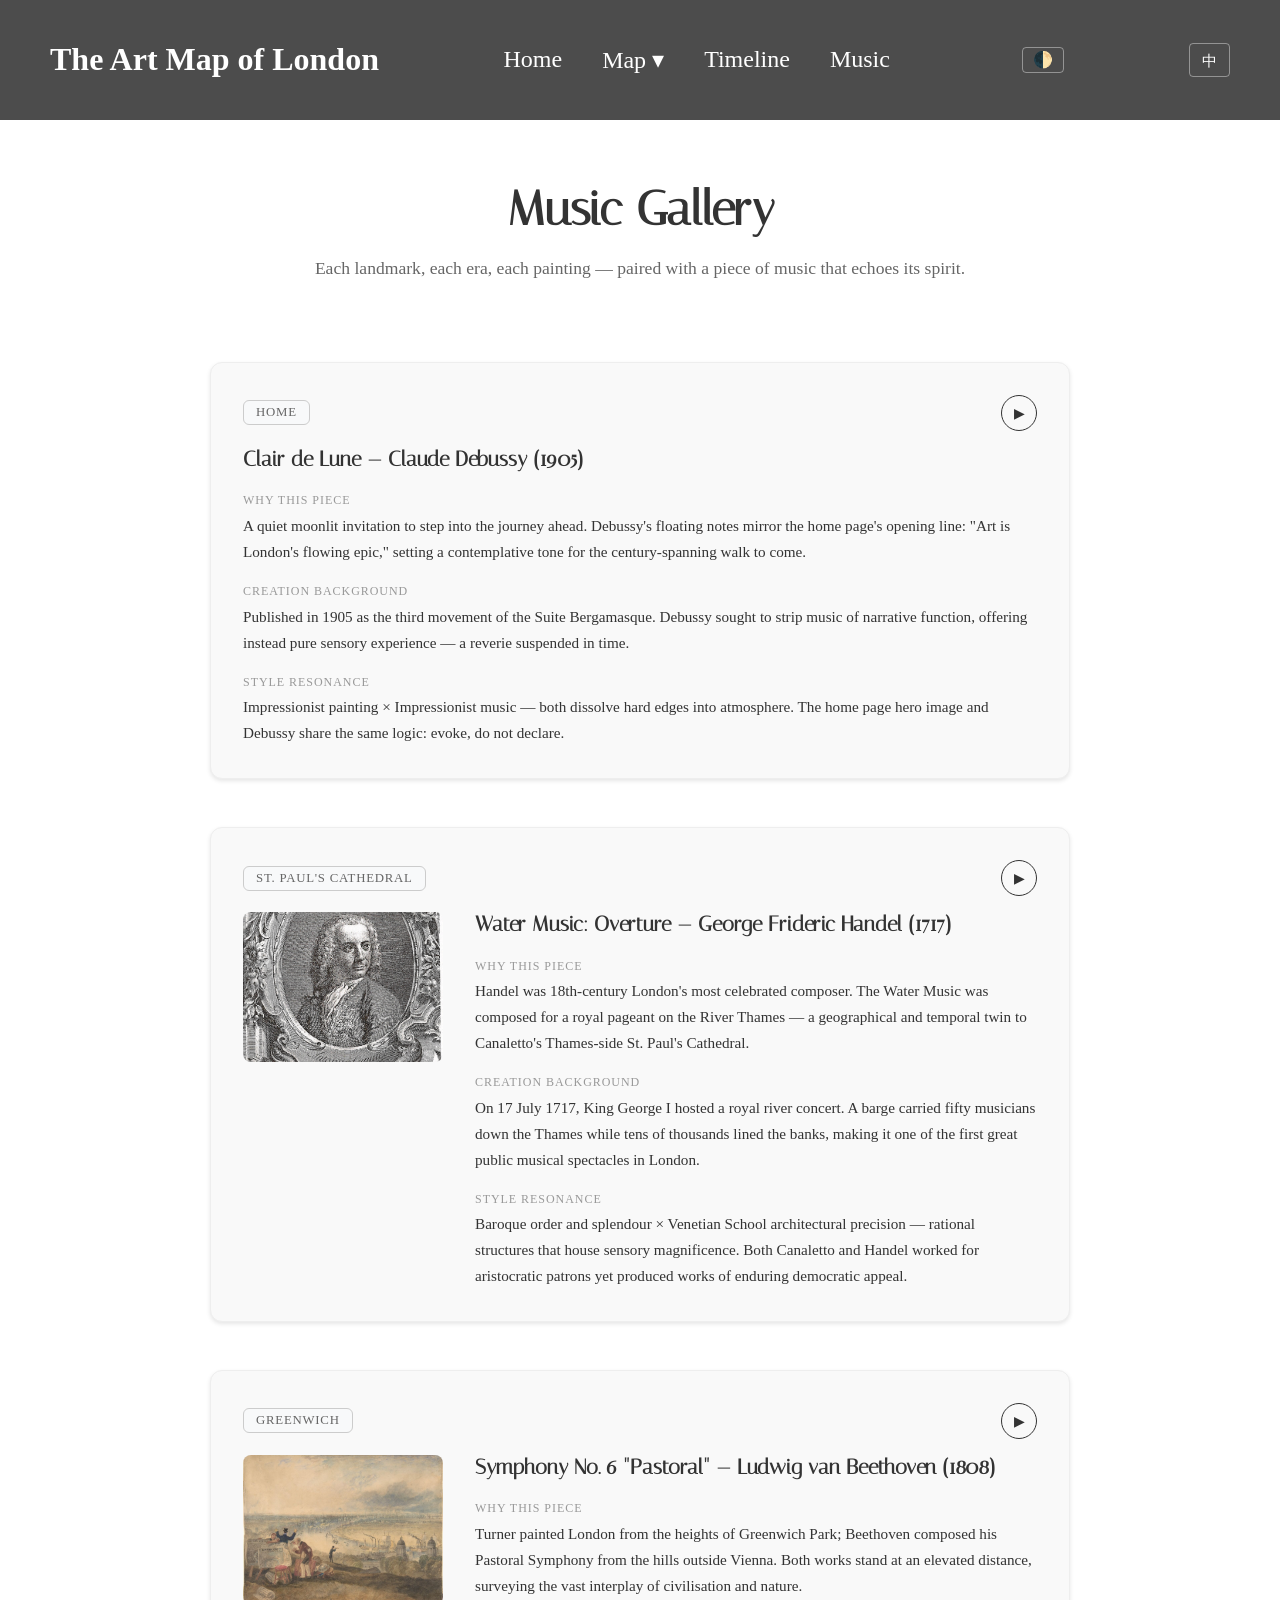
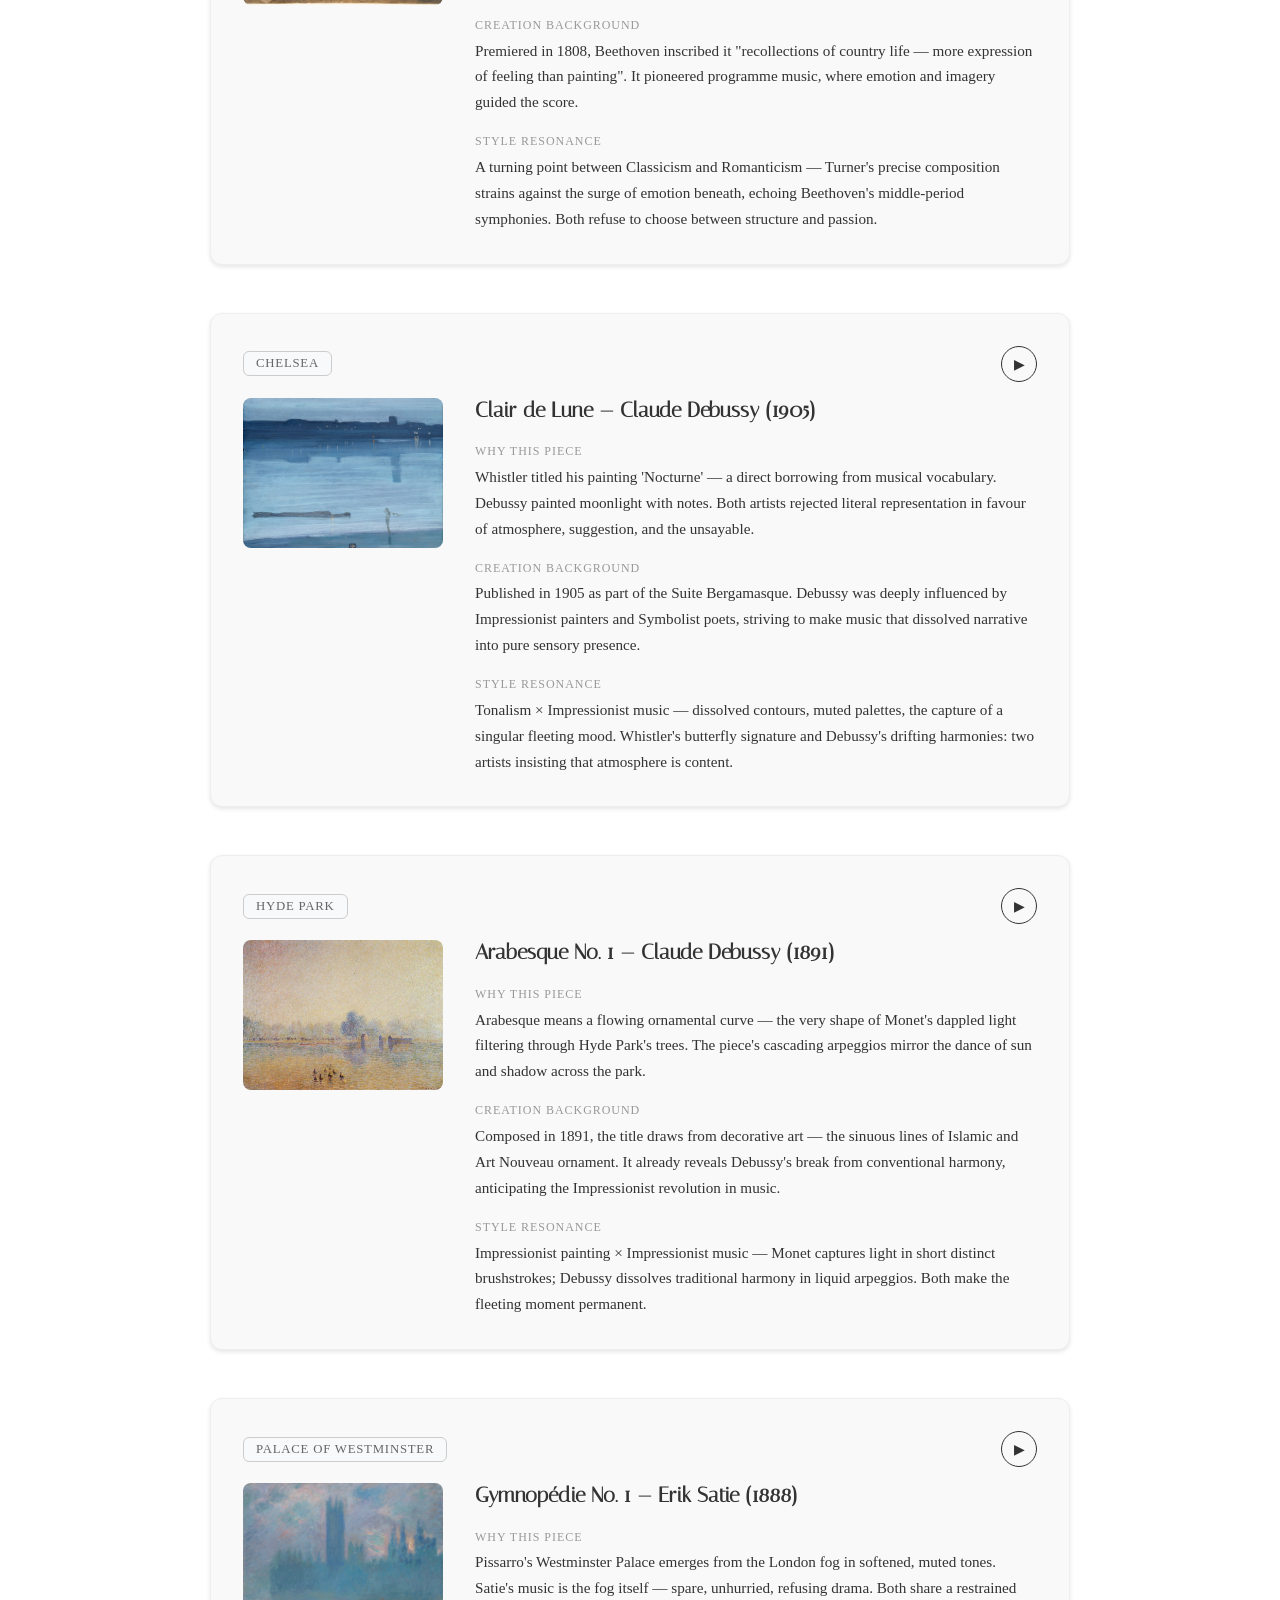
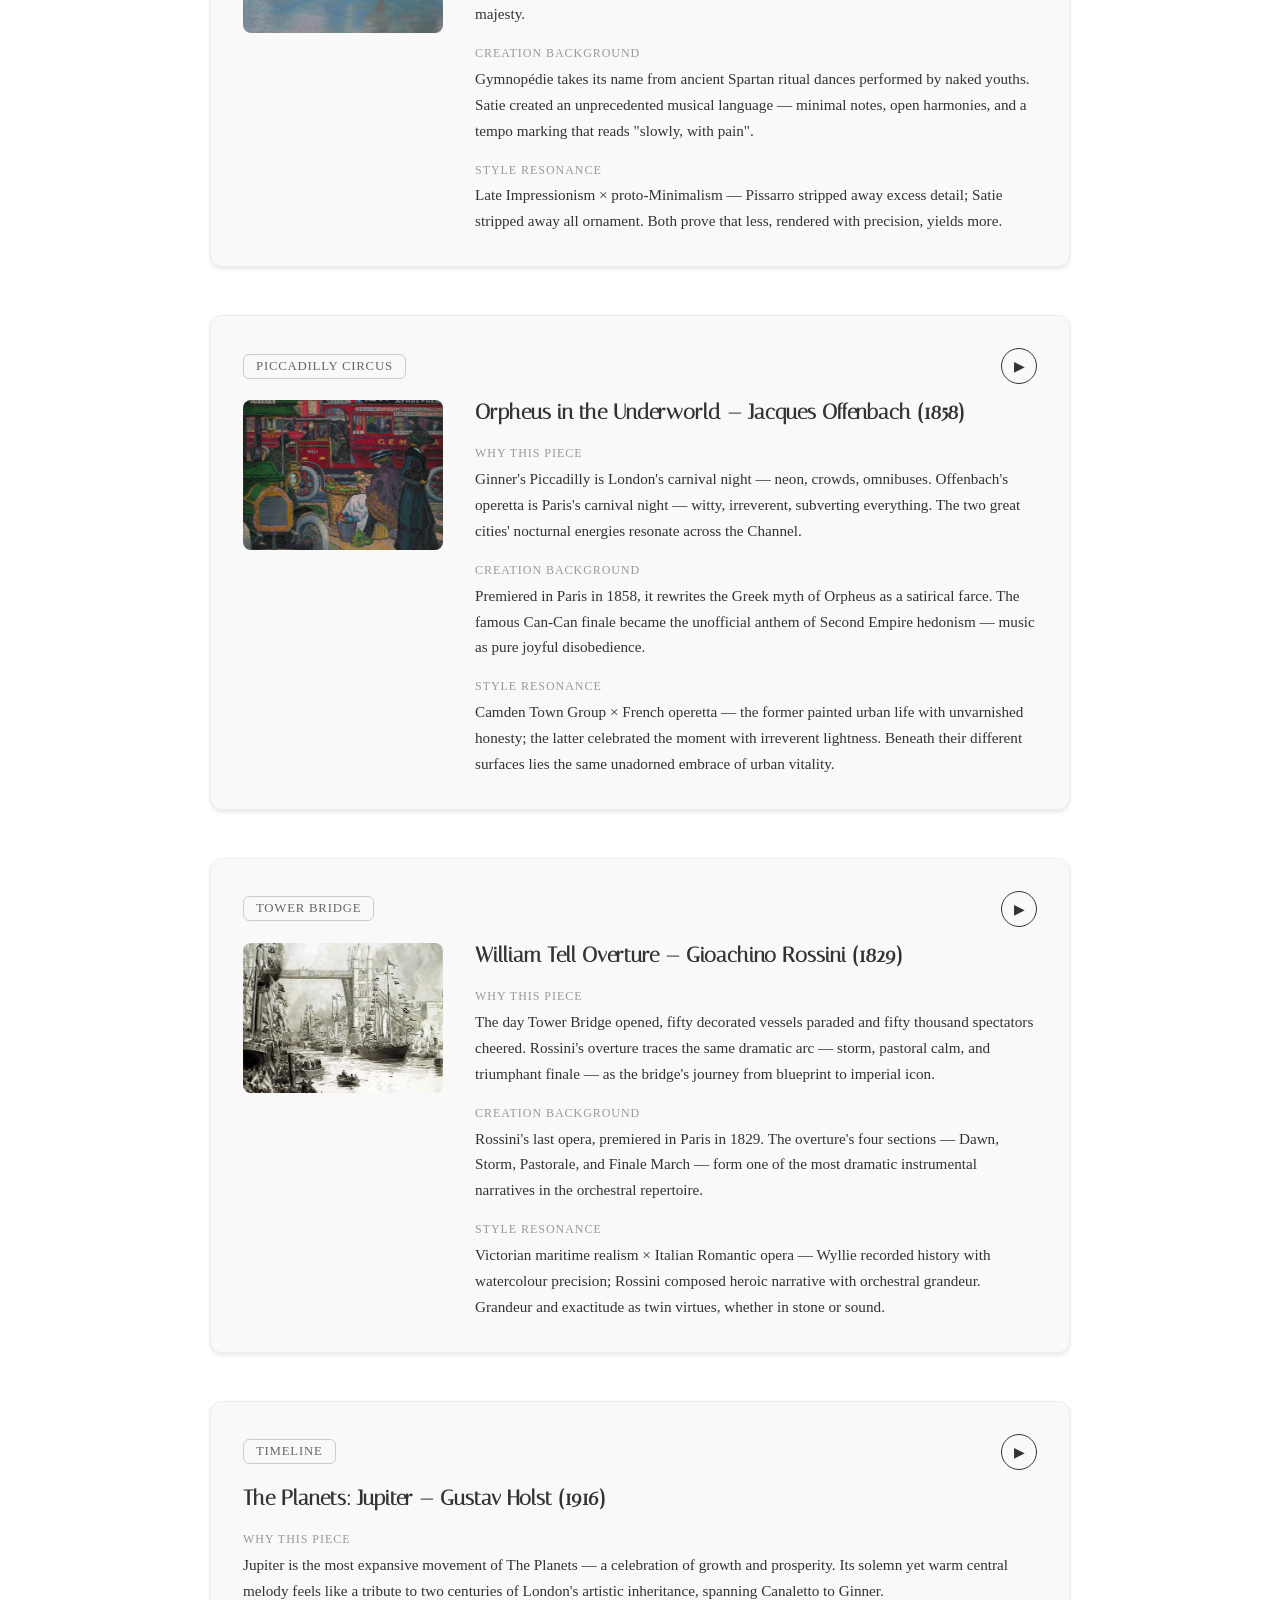
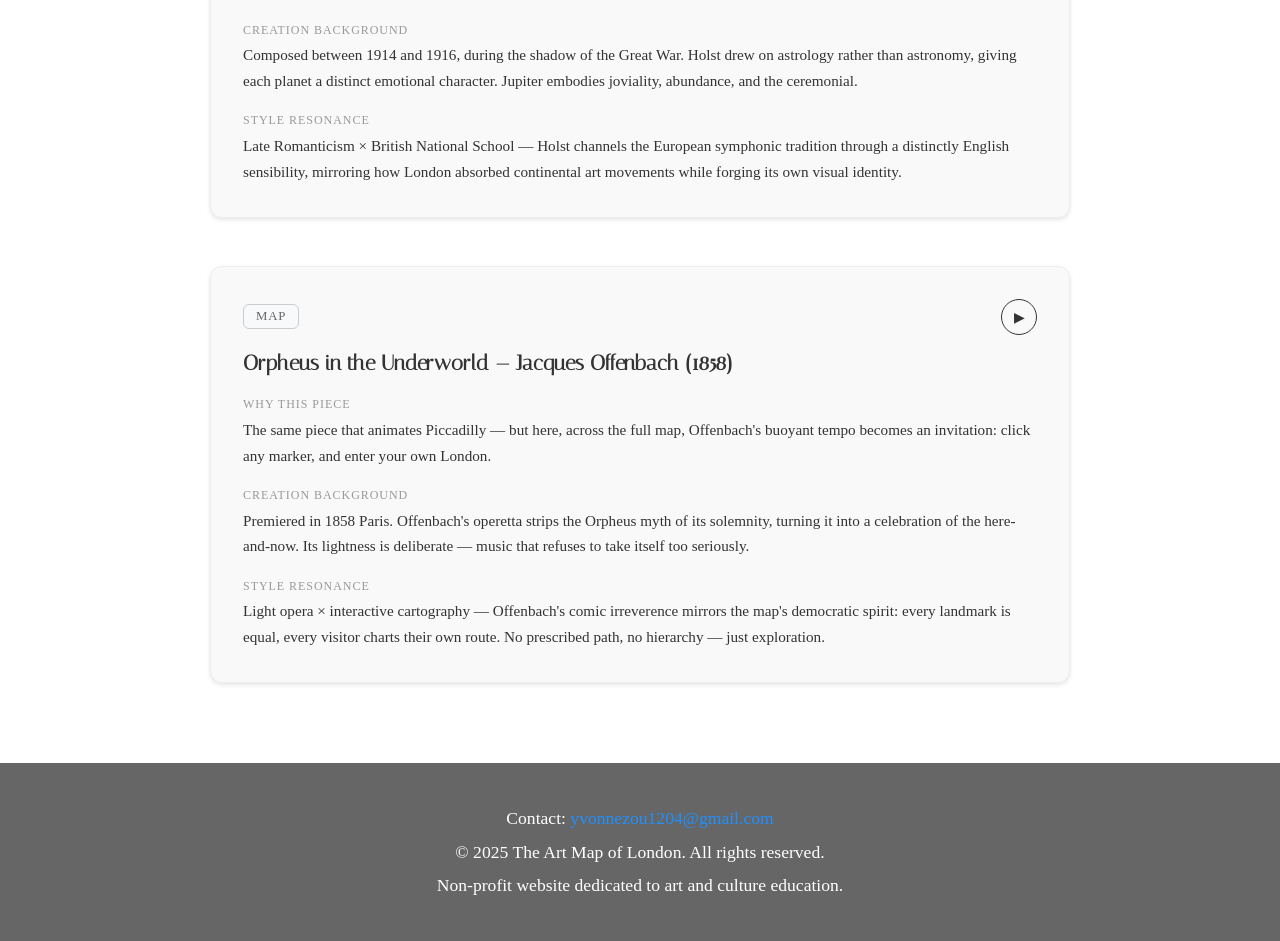
==== music-gallery.html @ b4b5afd9 "The Art Map of London — initial deploy" ====
<!DOCTYPE html>
<html lang="en">
<head>
  <meta charset="UTF-8">
  <meta name="viewport" content="width=device-width, initial-scale=1.0">
  <meta name="description" content="The Art Map of London — Music Gallery. Discover the classical pieces paired with each landmark artwork.">
  <title data-i18n="music.page_title">Music Gallery — The Art Map of London</title>
  <link rel="icon" href="data:image/svg+xml,<svg xmlns='http://www.w3.org/2000/svg' viewBox='0 0 100 100'><text y='.9em' font-size='90'>🎵</text></svg>">
  <link href="https://fonts.googleapis.com/css2?family=Italiana&family=Literata&display=swap" rel="stylesheet">
  <link rel="stylesheet" href="common.css">
  <link rel="stylesheet" href="music-gallery.css">
</head>
<body>
  <div id="navbar-placeholder"></div>

  <section class="music-hero fade-in">
    <h1 data-i18n="music.heading">Music Gallery</h1>
    <p class="music-subtitle" data-i18n="music.subtitle">Each landmark, each era, each painting — paired with a piece of music that echoes its spirit.</p>
  </section>

  <section class="music-gallery">

    <!-- ============ 1. Home ============ -->
    <article class="music-card fade-in" data-entry="home">
      <div class="card-header">
        <a class="card-badge" href="index.html" data-i18n="music.badge.home">Home</a>
        <button class="play-btn" data-track="debussy-clair-de-lune.m4a" aria-label="Play">▶</button>
      </div>
      <h2 data-i18n="music.home.title">Clair de Lune — Claude Debussy (1905)</h2>
      <div class="card-body">
        <div class="card-section"><span class="label" data-i18n="music.label.reason">Why this piece</span><p data-i18n="music.home.reason"></p></div>
        <div class="card-section"><span class="label" data-i18n="music.label.background">Creation background</span><p data-i18n="music.home.background"></p></div>
        <div class="card-section"><span class="label" data-i18n="music.label.style">Style resonance</span><p data-i18n="music.home.style"></p></div>
      </div>
    </article>

    <!-- ============ 2. St Paul's ============ -->
    <article class="music-card has-image fade-in" data-entry="stpauls">
      <div class="card-header">
        <a class="card-badge" href="stpauls.html" data-i18n="music.badge.stpauls">St. Paul's Cathedral</a>
        <button class="play-btn" data-track="handel-water-music.m4a" aria-label="Play">▶</button>
      </div>
      <div class="card-layout">
        <div class="card-image"><img src="canaletto.jpg" alt="St. Paul's Cathedral" loading="lazy"></div>
        <div class="card-text">
          <h2 data-i18n="music.stpauls.title">Water Music: Overture — George Frideric Handel (1717)</h2>
          <div class="card-section"><span class="label" data-i18n="music.label.reason">Why this piece</span><p data-i18n="music.stpauls.reason"></p></div>
          <div class="card-section"><span class="label" data-i18n="music.label.background">Creation background</span><p data-i18n="music.stpauls.background"></p></div>
          <div class="card-section"><span class="label" data-i18n="music.label.style">Style resonance</span><p data-i18n="music.stpauls.style"></p></div>
        </div>
      </div>
    </article>

    <!-- ============ 3. Greenwich ============ -->
    <article class="music-card has-image fade-in" data-entry="greenwich">
      <div class="card-header">
        <a class="card-badge" href="greenwich.html" data-i18n="music.badge.greenwich">Greenwich</a>
        <button class="play-btn" data-track="beethoven-pastoral.m4a" aria-label="Play">▶</button>
      </div>
      <div class="card-layout">
        <div class="card-image"><img src="greenwich-1.jpg" alt="Greenwich" loading="lazy"></div>
        <div class="card-text">
          <h2 data-i18n="music.greenwich.title">Symphony No. 6 "Pastoral" — Ludwig van Beethoven (1808)</h2>
          <div class="card-section"><span class="label" data-i18n="music.label.reason">Why this piece</span><p data-i18n="music.greenwich.reason"></p></div>
          <div class="card-section"><span class="label" data-i18n="music.label.background">Creation background</span><p data-i18n="music.greenwich.background"></p></div>
          <div class="card-section"><span class="label" data-i18n="music.label.style">Style resonance</span><p data-i18n="music.greenwich.style"></p></div>
        </div>
      </div>
    </article>

    <!-- ============ 4. Chelsea ============ -->
    <article class="music-card has-image fade-in" data-entry="chelsea">
      <div class="card-header">
        <a class="card-badge" href="chelsea.html" data-i18n="music.badge.chelsea">Chelsea</a>
        <button class="play-btn" data-track="debussy-clair-de-lune.m4a" aria-label="Play">▶</button>
      </div>
      <div class="card-layout">
        <div class="card-image"><img src="chelsea-1.jpg" alt="Chelsea" loading="lazy"></div>
        <div class="card-text">
          <h2 data-i18n="music.chelsea.title">Clair de Lune — Claude Debussy (1905)</h2>
          <div class="card-section"><span class="label" data-i18n="music.label.reason">Why this piece</span><p data-i18n="music.chelsea.reason"></p></div>
          <div class="card-section"><span class="label" data-i18n="music.label.background">Creation background</span><p data-i18n="music.chelsea.background"></p></div>
          <div class="card-section"><span class="label" data-i18n="music.label.style">Style resonance</span><p data-i18n="music.chelsea.style"></p></div>
        </div>
      </div>
    </article>

    <!-- ============ 5. Hyde Park ============ -->
    <article class="music-card has-image fade-in" data-entry="hydepark">
      <div class="card-header">
        <a class="card-badge" href="hyde-park.html" data-i18n="music.badge.hydepark">Hyde Park</a>
        <button class="play-btn" data-track="debussy-arabesque.m4a" aria-label="Play">▶</button>
      </div>
      <div class="card-layout">
        <div class="card-image"><img src="hyde-Park-1.jpg" alt="Hyde Park" loading="lazy"></div>
        <div class="card-text">
          <h2 data-i18n="music.hydepark.title">Arabesque No. 1 — Claude Debussy (1891)</h2>
          <div class="card-section"><span class="label" data-i18n="music.label.reason">Why this piece</span><p data-i18n="music.hydepark.reason"></p></div>
          <div class="card-section"><span class="label" data-i18n="music.label.background">Creation background</span><p data-i18n="music.hydepark.background"></p></div>
          <div class="card-section"><span class="label" data-i18n="music.label.style">Style resonance</span><p data-i18n="music.hydepark.style"></p></div>
        </div>
      </div>
    </article>

    <!-- ============ 6. Westminster ============ -->
    <article class="music-card has-image fade-in" data-entry="westminster">
      <div class="card-header">
        <a class="card-badge" href="house-of-parliament.html" data-i18n="music.badge.westminster">Palace of Westminster</a>
        <button class="play-btn" data-track="satie-gymnopedie.m4a" aria-label="Play">▶</button>
      </div>
      <div class="card-layout">
        <div class="card-image"><img src="houses-of-parliament.jpg" alt="Palace of Westminster" loading="lazy"></div>
        <div class="card-text">
          <h2 data-i18n="music.westminster.title">Gymnopedie No. 1 — Erik Satie (1888)</h2>
          <div class="card-section"><span class="label" data-i18n="music.label.reason">Why this piece</span><p data-i18n="music.westminster.reason"></p></div>
          <div class="card-section"><span class="label" data-i18n="music.label.background">Creation background</span><p data-i18n="music.westminster.background"></p></div>
          <div class="card-section"><span class="label" data-i18n="music.label.style">Style resonance</span><p data-i18n="music.westminster.style"></p></div>
        </div>
      </div>
    </article>

    <!-- ============ 7. Piccadilly ============ -->
    <article class="music-card has-image fade-in" data-entry="piccadilly">
      <div class="card-header">
        <a class="card-badge" href="piccadilly.html" data-i18n="music.badge.piccadilly">Piccadilly Circus</a>
        <button class="play-btn" data-track="offenbach-orpheus.m4a" aria-label="Play">▶</button>
      </div>
      <div class="card-layout">
        <div class="card-image"><img src="piccadilly-cirsus.jpg" alt="Piccadilly Circus" loading="lazy"></div>
        <div class="card-text">
          <h2 data-i18n="music.piccadilly.title">Orpheus in the Underworld — Jacques Offenbach (1858)</h2>
          <div class="card-section"><span class="label" data-i18n="music.label.reason">Why this piece</span><p data-i18n="music.piccadilly.reason"></p></div>
          <div class="card-section"><span class="label" data-i18n="music.label.background">Creation background</span><p data-i18n="music.piccadilly.background"></p></div>
          <div class="card-section"><span class="label" data-i18n="music.label.style">Style resonance</span><p data-i18n="music.piccadilly.style"></p></div>
        </div>
      </div>
    </article>

    <!-- ============ 8. Tower Bridge ============ -->
    <article class="music-card has-image fade-in" data-entry="tower">
      <div class="card-header">
        <a class="card-badge" href="tower-bridge.html" data-i18n="music.badge.tower">Tower Bridge</a>
        <button class="play-btn" data-track="rossini-william-tell.m4a" aria-label="Play">▶</button>
      </div>
      <div class="card-layout">
        <div class="card-image"><img src="tower-bridge-1.jpg" alt="Tower Bridge" loading="lazy"></div>
        <div class="card-text">
          <h2 data-i18n="music.tower.title">William Tell Overture — Gioachino Rossini (1829)</h2>
          <div class="card-section"><span class="label" data-i18n="music.label.reason">Why this piece</span><p data-i18n="music.tower.reason"></p></div>
          <div class="card-section"><span class="label" data-i18n="music.label.background">Creation background</span><p data-i18n="music.tower.background"></p></div>
          <div class="card-section"><span class="label" data-i18n="music.label.style">Style resonance</span><p data-i18n="music.tower.style"></p></div>
        </div>
      </div>
    </article>

    <!-- ============ 9. Timeline ============ -->
    <article class="music-card fade-in" data-entry="timeline">
      <div class="card-header">
        <a class="card-badge" href="timeline.html" data-i18n="music.badge.timeline">Timeline</a>
        <button class="play-btn" data-track="holst-jupiter.m4a" aria-label="Play">▶</button>
      </div>
      <h2 data-i18n="music.timeline.title">The Planets: Jupiter — Gustav Holst (1916)</h2>
      <div class="card-body">
        <div class="card-section"><span class="label" data-i18n="music.label.reason">Why this piece</span><p data-i18n="music.timeline.reason"></p></div>
        <div class="card-section"><span class="label" data-i18n="music.label.background">Creation background</span><p data-i18n="music.timeline.background"></p></div>
        <div class="card-section"><span class="label" data-i18n="music.label.style">Style resonance</span><p data-i18n="music.timeline.style"></p></div>
      </div>
    </article>

    <!-- ============ 10. Map ============ -->
    <article class="music-card fade-in" data-entry="map">
      <div class="card-header">
        <a class="card-badge" href="map.html" data-i18n="music.badge.map">Map</a>
        <button class="play-btn" data-track="offenbach-orpheus.m4a" aria-label="Play">▶</button>
      </div>
      <h2 data-i18n="music.map.title">Orpheus in the Underworld — Jacques Offenbach (1858)</h2>
      <div class="card-body">
        <div class="card-section"><span class="label" data-i18n="music.label.reason">Why this piece</span><p data-i18n="music.map.reason"></p></div>
        <div class="card-section"><span class="label" data-i18n="music.label.background">Creation background</span><p data-i18n="music.map.background"></p></div>
        <div class="card-section"><span class="label" data-i18n="music.label.style">Style resonance</span><p data-i18n="music.map.style"></p></div>
      </div>
    </article>

  </section>

  <div id="footer-placeholder"></div>

  <script src="components.js"></script>
  <script src="i18n.js"></script>
  <script src="music-gallery.js"></script>
</body>
</html>
---- common.css ----
/* ============================================
   Common Styles — shared across all pages
   ============================================ */

/* --- Color Tokens --- */
:root {
  --bg-primary: #fff;
  --bg-secondary: #f9f9f9;
  --bg-tertiary: #f8f9fa;
  --bg-dark: #111;
  --text-primary: #333;
  --text-secondary: #666;
  --text-muted: #999;
  --border: #ccc;
  --border-light: #eee;
  --card-shadow: 0 2px 4px rgba(0,0,0,0.1);
  --overlay-bg: rgba(0,0,0,0.3);
  --hero-overlay: rgba(0,0,0,0.3);
}

[data-theme="dark"] {
  --bg-primary: #1a1a1a;
  --bg-secondary: #252525;
  --bg-tertiary: #1e1e1e;
  --bg-dark: #0d0d0d;
  --text-primary: #e0e0e0;
  --text-secondary: #aaa;
  --text-muted: #777;
  --border: #444;
  --border-light: #333;
  --card-shadow: 0 2px 8px rgba(0,0,0,0.3);
  --overlay-bg: rgba(0,0,0,0.5);
  --hero-overlay: rgba(0,0,0,0.5);
}

/* --- Navbar --- */
.navbar {
  position: fixed;
  top: 0;
  left: 0;
  width: 100%;
  display: flex;
  justify-content: space-between;
  align-items: center;
  padding: 20px 50px;
  background-color: rgba(0, 0, 0, 0.7);
  backdrop-filter: blur(8px);
  z-index: 1000;
  box-sizing: border-box;
}

.navbar .logo {
  font-family: 'Literata Regular', serif;
  font-size: 2rem;
  font-weight: bold;
  color: #fff;
}

.navbar nav ul {
  list-style: none;
  display: flex;
  gap: 40px;
  margin: 0;
  padding: 0;
}

.navbar nav ul li {
  position: relative;
}

.navbar nav ul li a {
  text-decoration: none;
  color: white;
  font-size: 1.5rem;
  white-space: nowrap;
  font-family: 'Literata Regular', serif;
  transition: opacity 0.2s;
}

.navbar nav ul li a:hover {
  opacity: 0.7;
  text-decoration: underline;
}

/* --- Language Toggle --- */
.lang-toggle {
  background: transparent;
  border: 1px solid rgba(255,255,255,0.4);
  color: #fff;
  padding: 4px 12px;
  border-radius: 4px;
  font-family: 'Literata', serif;
  font-size: 0.95rem;
  cursor: pointer;
  transition: background 0.2s, border-color 0.2s;
  white-space: nowrap;
}

.lang-toggle:hover {
  background: rgba(255,255,255,0.15);
  border-color: rgba(255,255,255,0.7);
}

/* --- Dropdown --- */
.dropdown {
  position: relative;
  display: inline-block;
}

.dropdown-content {
  display: none;
  position: absolute;
  background-color: rgba(30, 30, 30, 0.95);
  min-width: 200px;
  max-width: 100vw;
  z-index: 1000;
  top: 100%;
  left: 50%;
  transform: translateX(-50%);
  padding: 0.5rem 0;
  border-radius: 4px;
  visibility: hidden;
  opacity: 0;
  transition: opacity 0.3s, visibility 0.3s;
}

.dropdown-content li {
  width: 100%;
  white-space: nowrap;
}

.dropdown-content li a {
  padding: 0.8rem 1.5rem;
  display: block;
  font-size: 1rem;
  text-align: center;
  color: white;
  text-decoration: none;
}

.dropdown-content li a:hover {
  background-color: rgba(255, 255, 255, 0.1);
}

.dropdown:hover .dropdown-content {
  display: block;
  visibility: visible;
  opacity: 1;
  animation: none;
}

/* --- Footer --- */
.footer {
  background-color: var(--text-secondary);
  color: #fff;
  text-align: center;
  padding: 2rem 0;
  font-family: 'Times New Roman', serif;
  font-size: 1.1rem;
  width: 100%;
}

.footer-container a {
  color: #1e90ff;
  text-decoration: none;
}

.footer-container a:hover {
  text-decoration: underline;
}

.footer-container p {
  margin: 0.8rem 0;
}

/* --- Back to Top --- */
.back-to-top {
  position: fixed;
  bottom: 30px;
  right: 30px;
  width: 48px;
  height: 48px;
  background: rgba(0, 0, 0, 0.6);
  color: #fff;
  border: none;
  border-radius: 50%;
  font-size: 1.5rem;
  cursor: pointer;
  z-index: 999;
  opacity: 0;
  visibility: hidden;
  transition: opacity 0.3s, visibility 0.3s, transform 0.3s;
  display: flex;
  align-items: center;
  justify-content: center;
}

.back-to-top.visible {
  opacity: 1;
  visibility: visible;
}

.back-to-top:hover {
  background: rgba(0, 0, 0, 0.8);
  transform: translateY(-3px);
}

/* --- Hamburger Menu (Mobile) --- */
.hamburger {
  display: none;
  flex-direction: column;
  gap: 5px;
  background: none;
  border: none;
  cursor: pointer;
  padding: 5px;
  z-index: 1001;
}

.hamburger span {
  display: block;
  width: 28px;
  height: 3px;
  background: #fff;
  border-radius: 2px;
  transition: transform 0.3s, opacity 0.3s;
}

.hamburger.active span:nth-child(1) {
  transform: translateY(8px) rotate(45deg);
}

.hamburger.active span:nth-child(2) {
  opacity: 0;
}

.hamburger.active span:nth-child(3) {
  transform: translateY(-8px) rotate(-45deg);
}

@media (max-width: 768px) {
  .hamburger {
    display: flex;
  }

  .navbar nav > ul {
    position: fixed;
    top: 0;
    right: -100%;
    width: 70%;
    max-width: 300px;
    height: 100vh;
    background: rgba(0, 0, 0, 0.95);
    flex-direction: column;
    gap: 0;
    padding: 100px 30px 30px;
    transition: right 0.3s ease;
    overflow-y: auto;
  }

  .navbar nav > ul.open {
    right: 0;
  }

  .navbar nav > ul > li {
    padding: 12px 0;
    border-bottom: 1px solid rgba(255,255,255,0.1);
  }

  .navbar nav > ul > li > a {
    font-size: 1.3rem;
  }

  /* Mobile dropdown */
  .dropdown-content {
    position: static;
    background: transparent;
    transform: none;
    left: auto;
    min-width: auto;
    padding: 0.5rem 0 0.5rem 1rem;
    border-radius: 0;
  }

  .dropdown-content li a {
    text-align: left;
    font-size: 1rem;
    padding: 0.5rem 0;
  }
}

/* --- Responsive Navbar --- */
@media (max-width: 1200px) {
  .navbar { padding: 15px 5%; }
  .navbar .logo { font-size: 1.8rem; }
  .dropdown-content { min-width: 180px; }
}

@media (max-width: 992px) {
  .navbar { padding: 12px 5%; }
  .navbar .logo { font-size: 1.5rem; }
  .navbar nav ul li a { font-size: 1.2rem; }
  .dropdown-content { min-width: 160px; }
  .dropdown-content li a { font-size: 1rem; padding: 0.6rem 1rem; }
}

@media (max-width: 768px) {
  .navbar { padding: 10px 5%; }
  .navbar .logo { font-size: 1.2rem; }
  .navbar nav ul { gap: 15px; }
  .navbar nav ul li a { font-size: 1rem; }
  .dropdown-content {
    min-width: 140px;
    left: 0;
    transform: none;
  }
  .dropdown-content li a { font-size: 0.9rem; padding: 0.5rem 0.8rem; }
}

@media (max-width: 480px) {
  .navbar { padding: 8px 5%; }
  .navbar .logo { font-size: 1rem; }
  .navbar nav ul { gap: 10px; }
  .navbar nav ul li a { font-size: 0.8rem; }
  .dropdown-content { min-width: 120px; }
  .dropdown-content li a { font-size: 0.75rem; padding: 0.4rem 0.6rem; }
}

/* --- Theme Toggle Button --- */
.theme-toggle {
  background: transparent;
  border: 1px solid rgba(255,255,255,0.4);
  color: #fff;
  padding: 4px 10px;
  border-radius: 4px;
  font-size: 1rem;
  cursor: pointer;
  transition: background 0.2s, border-color 0.2s;
  margin-left: 8px;
  line-height: 1;
}

.theme-toggle:hover {
  background: rgba(255,255,255,0.15);
  border-color: rgba(255,255,255,0.7);
}

/* --- Dark Mode Overrides --- */
[data-theme="dark"] .dropdown-content {
  background-color: rgba(40,40,40,0.95);
}

[data-theme="dark"] .lang-toggle {
  border-color: rgba(255,255,255,0.3);
}

[data-theme="dark"] .back-to-top {
  background: rgba(255,255,255,0.15);
  color: #ddd;
}

[data-theme="dark"] .back-to-top:hover {
  background: rgba(255,255,255,0.25);
}
---- music-gallery.css ----
/* ============================================
   music-gallery.css
   ============================================ */

body, html {
  margin: 0; padding: 0;
  font-family: 'Literata Regular', serif;
  background: var(--bg-primary, #fff);
  color: var(--text-primary, #333);
}

/* --- Hero --- */
.music-hero {
  text-align: center;
  padding: 140px 2rem 60px;
  max-width: 700px;
  margin: 0 auto;
}
.music-hero h1 {
  font-family: 'Italiana', serif;
  font-size: 3rem;
  margin-bottom: 0.6rem;
  color: var(--text-primary, #333);
}
.music-subtitle {
  font-size: 1.1rem;
  color: var(--text-secondary, #666);
  line-height: 1.7;
}

/* --- Gallery layout --- */
.music-gallery {
  max-width: 860px;
  margin: 0 auto;
  padding: 0 2rem 80px;
  display: flex;
  flex-direction: column;
  gap: 3rem;
}

/* --- Card --- */
.music-card {
  background: var(--bg-secondary, #f9f9f9);
  border: 1px solid var(--border-light, #eee);
  border-radius: 12px;
  padding: 2rem;
  box-shadow: var(--card-shadow, 0 2px 8px rgba(0,0,0,0.06));
}
.music-card h2 {
  font-family: 'Italiana', serif;
  font-size: 1.3rem;
  margin: 1rem 0 1.4rem;
  color: var(--text-primary, #333);
}

/* --- Card header (badge + play) --- */
.card-header {
  display: flex;
  justify-content: space-between;
  align-items: center;
}
.card-badge {
  font-size: 0.8rem;
  text-transform: uppercase;
  letter-spacing: 0.06em;
  background: var(--bg-tertiary, #f8f9fa);
  border: 1px solid var(--border, #ccc);
  border-radius: 6px;
  padding: 4px 12px;
  color: var(--text-secondary, #666);
  text-decoration: none;
  transition: background 0.2s;
}
.card-badge:hover {
  background: var(--border-light, #eee);
}

/* --- Play button --- */
.play-btn {
  width: 36px; height: 36px;
  border-radius: 50%;
  border: 1.5px solid var(--text-primary, #333);
  background: transparent;
  color: var(--text-primary, #333);
  font-size: 0.9rem;
  cursor: pointer;
  display: flex;
  align-items: center;
  justify-content: center;
  transition: background 0.2s, color 0.2s;
}
.play-btn:hover { background: var(--text-primary, #333); color: var(--bg-primary, #fff); }
.play-btn.playing { background: var(--text-primary, #333); color: var(--bg-primary, #fff); }

/* --- Card layout with image --- */
.has-image .card-layout {
  display: grid;
  grid-template-columns: 200px 1fr;
  gap: 2rem;
  margin-top: 1rem;
  align-items: start;
}
.card-image img {
  width: 100%;
  border-radius: 8px;
  object-fit: cover;
  aspect-ratio: 4/3;
}
.has-image h2 { margin-top: 0; }

/* --- Text sections --- */
.card-body { margin-top: 1rem; }
.card-section { margin-bottom: 1.2rem; }
.card-section:last-child { margin-bottom: 0; }
.label {
  font-size: 0.75rem;
  text-transform: uppercase;
  letter-spacing: 0.08em;
  color: var(--text-muted, #999);
  display: block;
  margin-bottom: 0.3rem;
}
.card-section p {
  font-size: 0.95rem;
  line-height: 1.7;
  color: var(--text-primary, #333);
  margin: 0;
}

/* --- Fade-in --- */
.fade-in {
  opacity: 0;
  transform: translateY(24px);
  transition: opacity 0.6s ease, transform 0.6s ease;
}
.fade-in.visible {
  opacity: 1;
  transform: translateY(0);
}

/* --- Responsive --- */
@media (max-width: 768px) {
  .music-hero { padding-top: 120px; }
  .music-hero h1 { font-size: 2.2rem; }
  .has-image .card-layout {
    grid-template-columns: 1fr;
    gap: 1rem;
  }
  .card-image img { aspect-ratio: 16/9; max-height: 200px; }
}

@media (max-width: 480px) {
  .music-gallery { padding: 0 1rem 60px; gap: 2rem; }
  .music-card { padding: 1.2rem; }
  .music-card h2 { font-size: 1.1rem; }
}
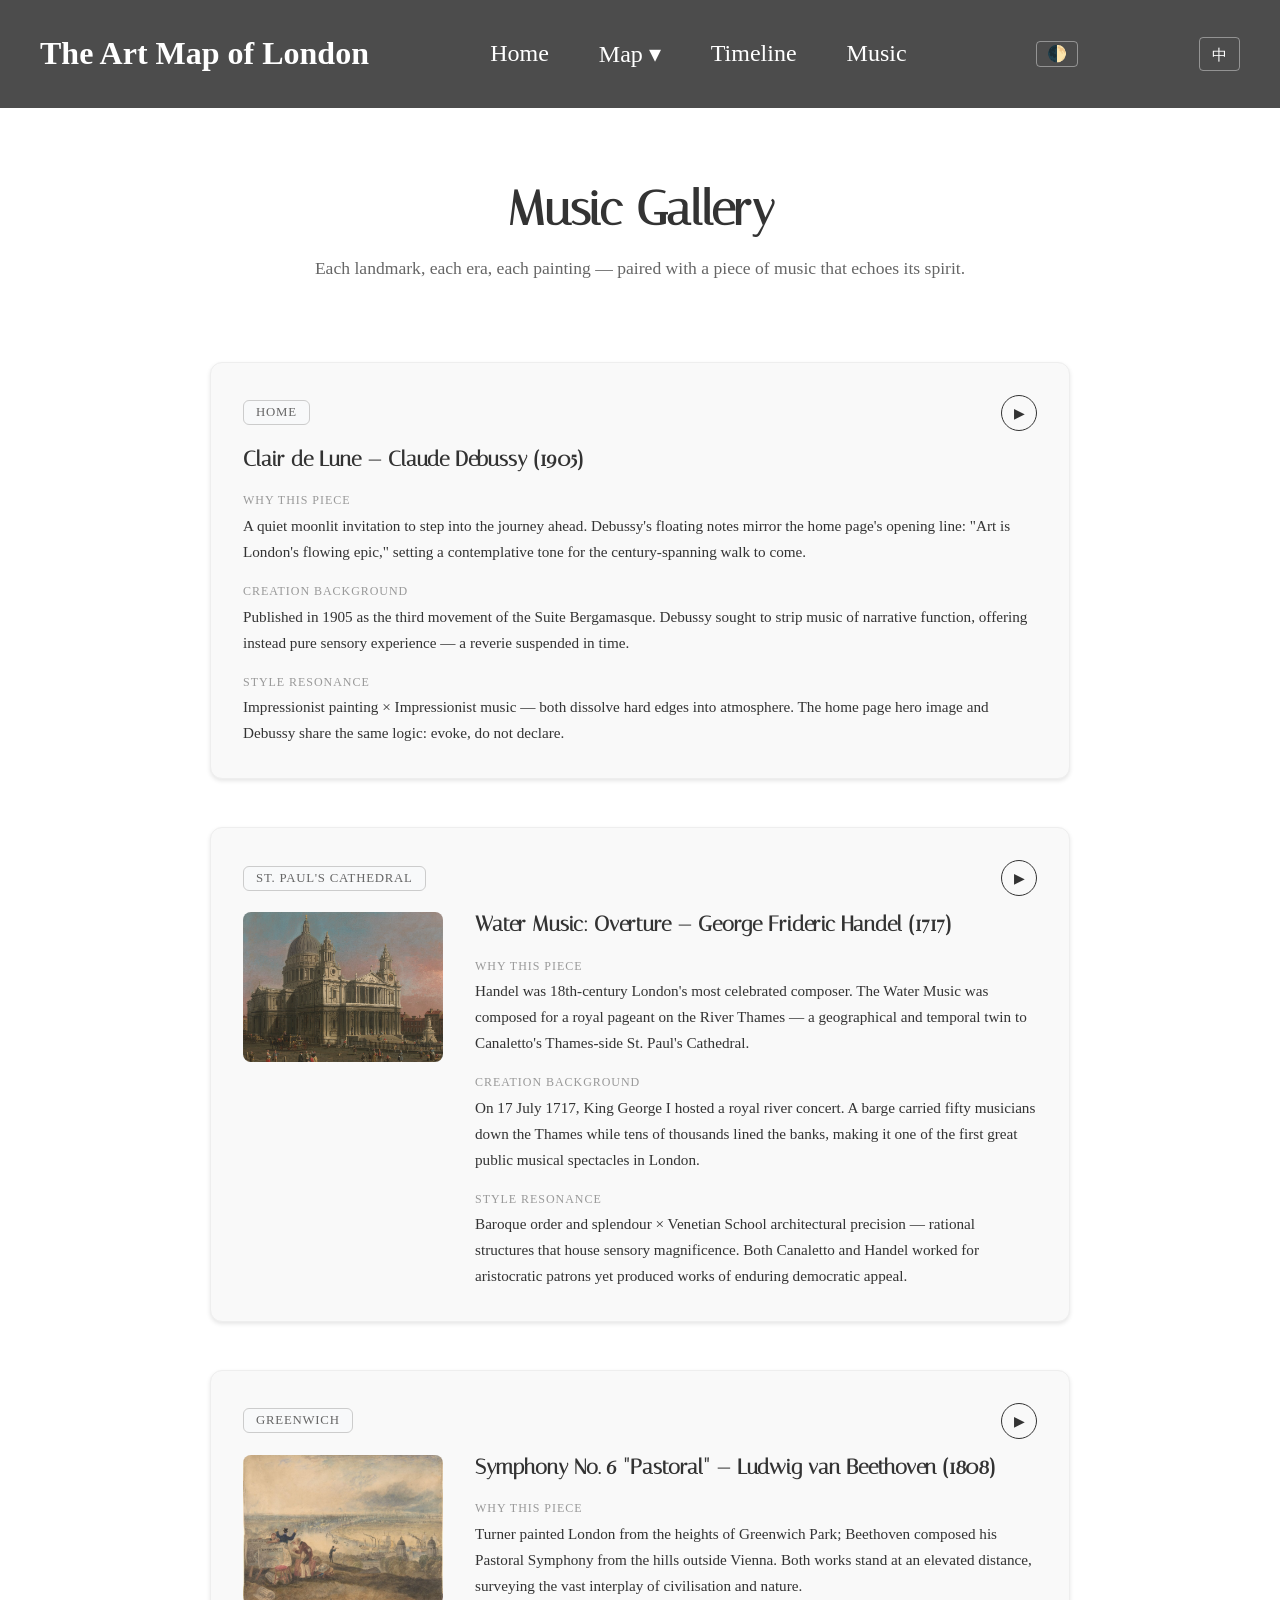
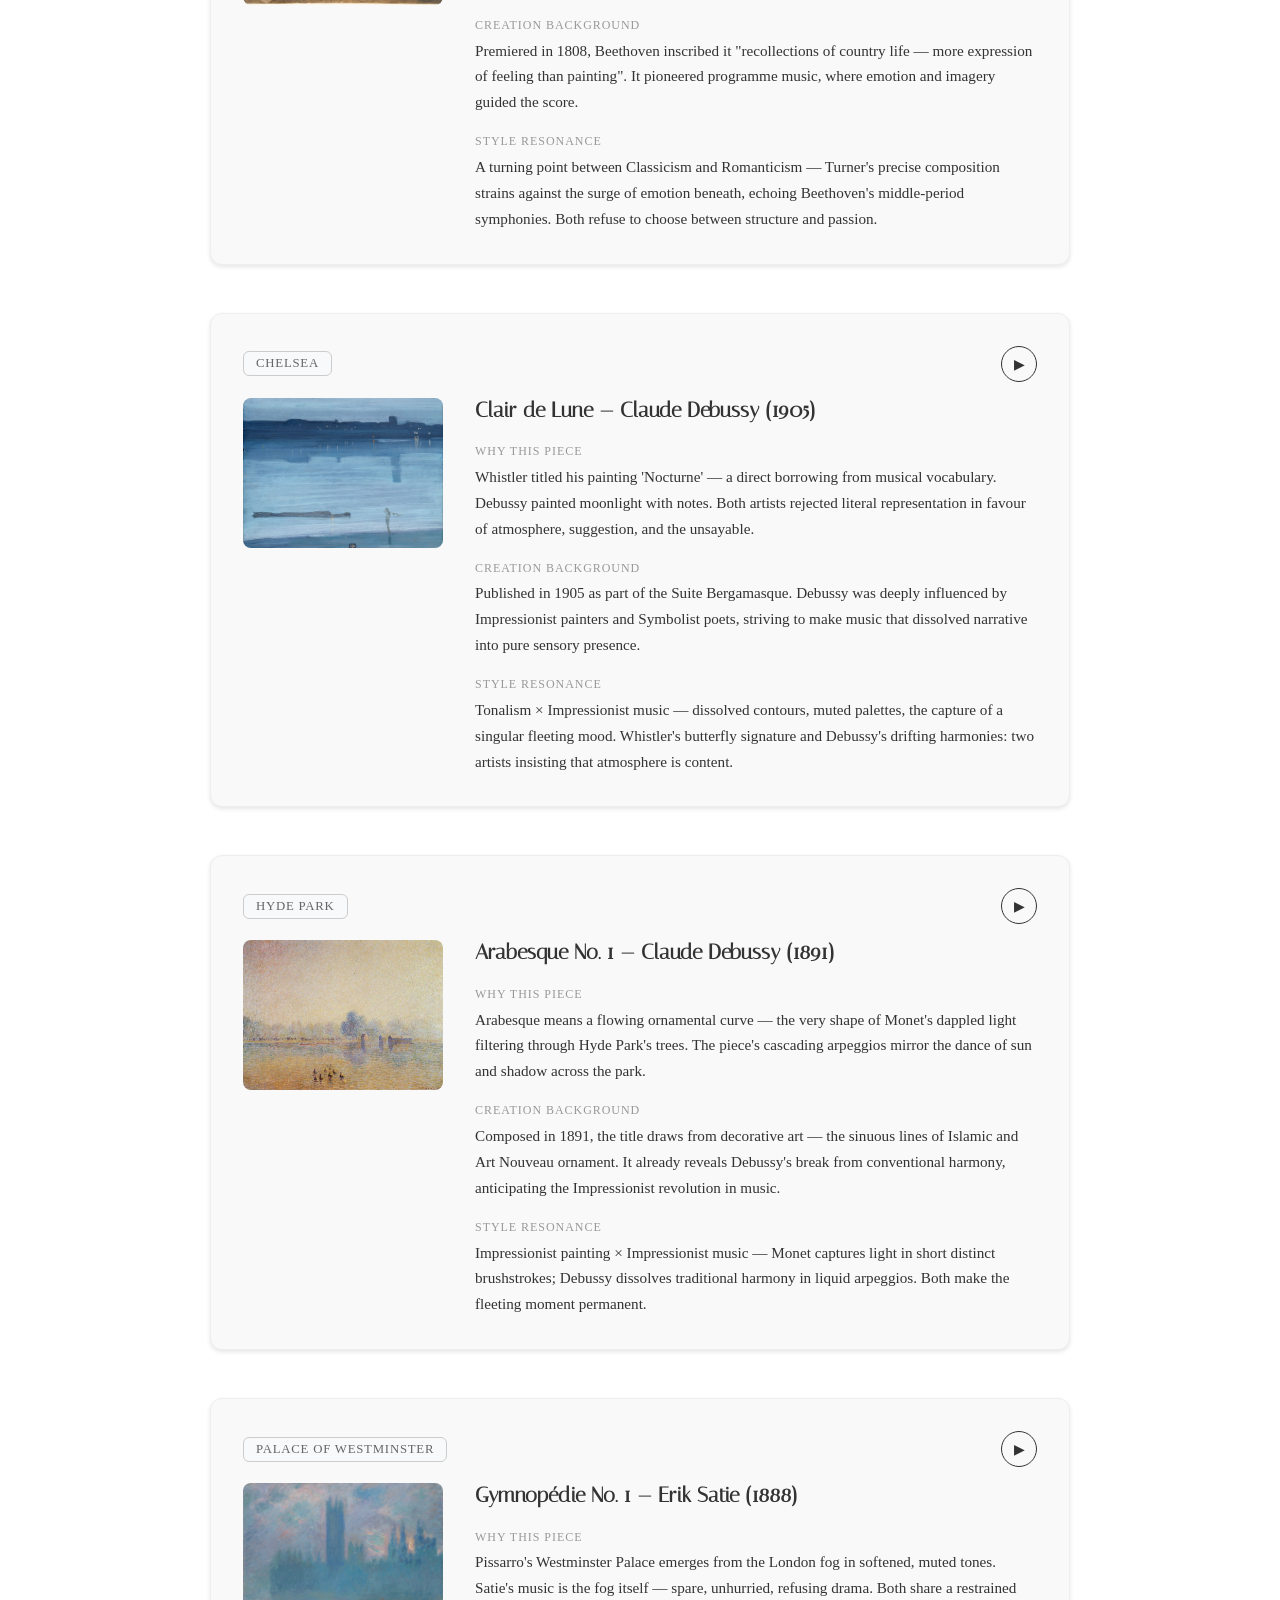
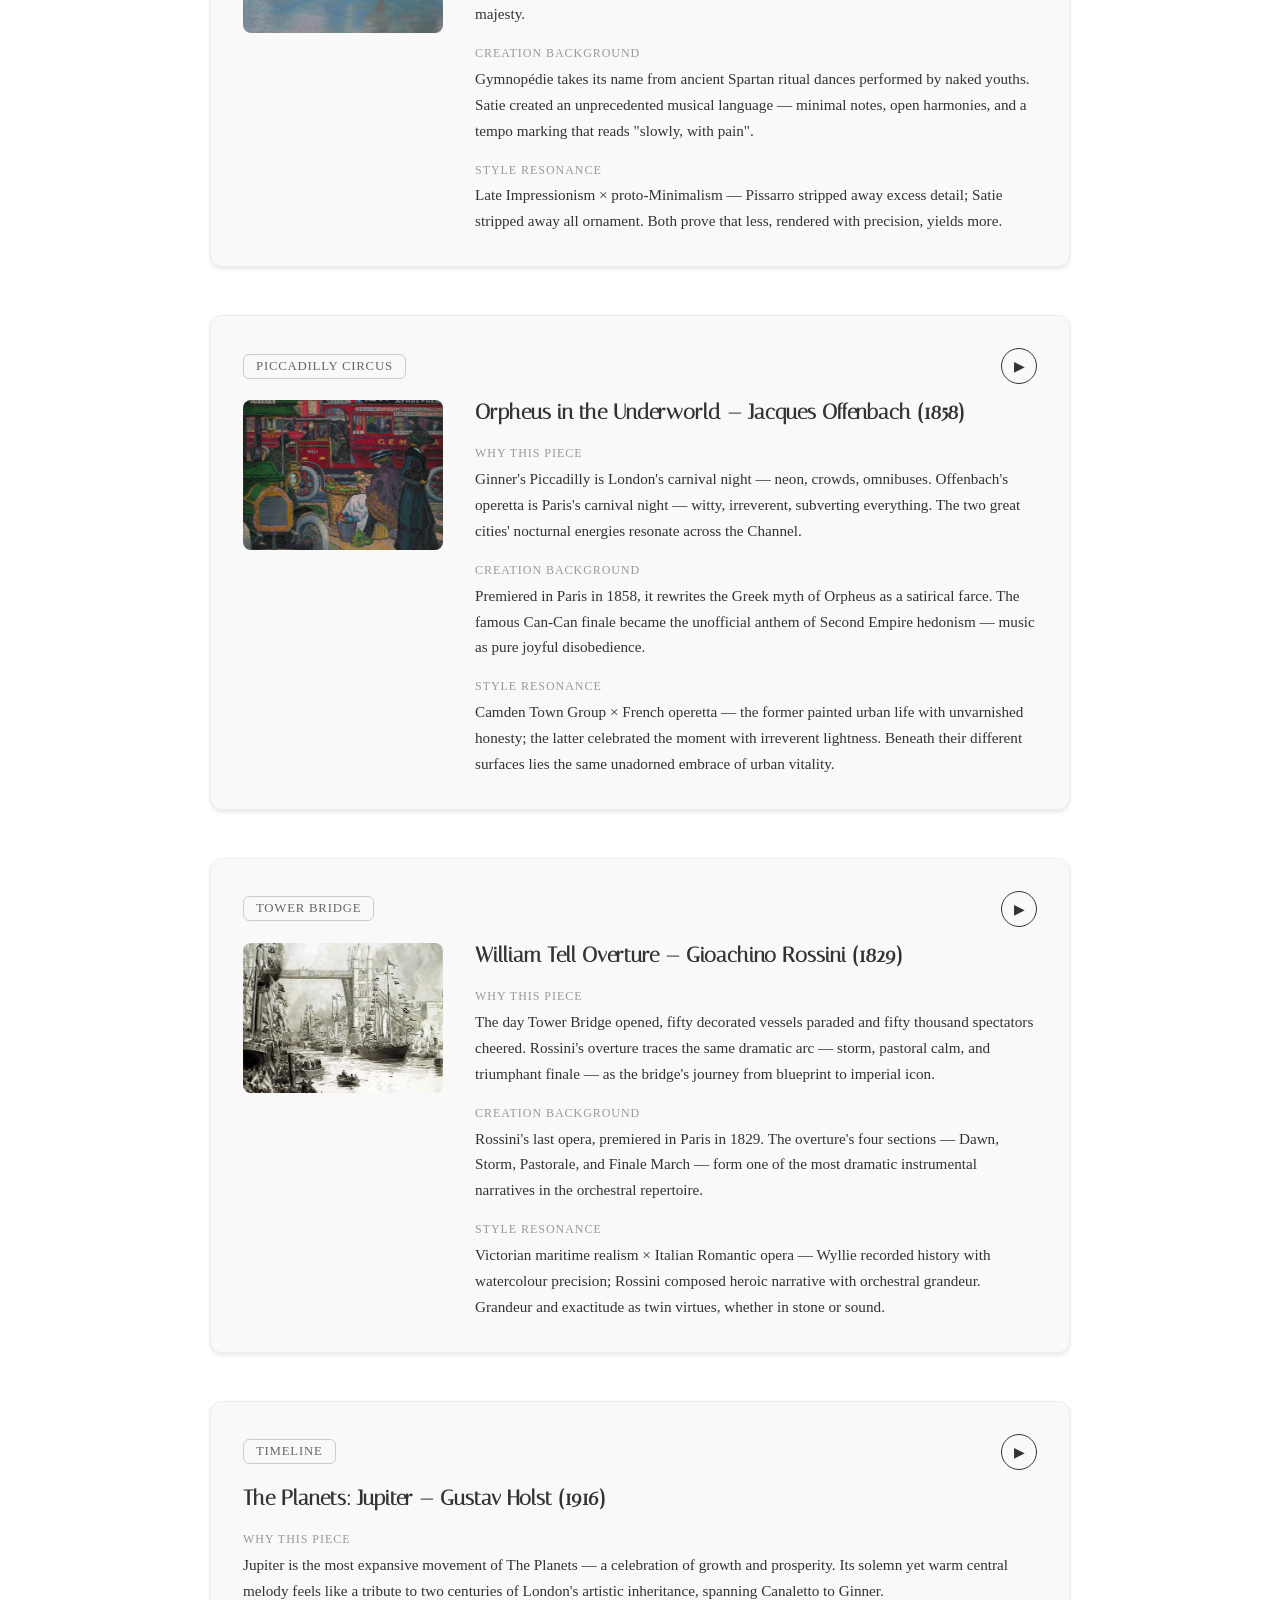
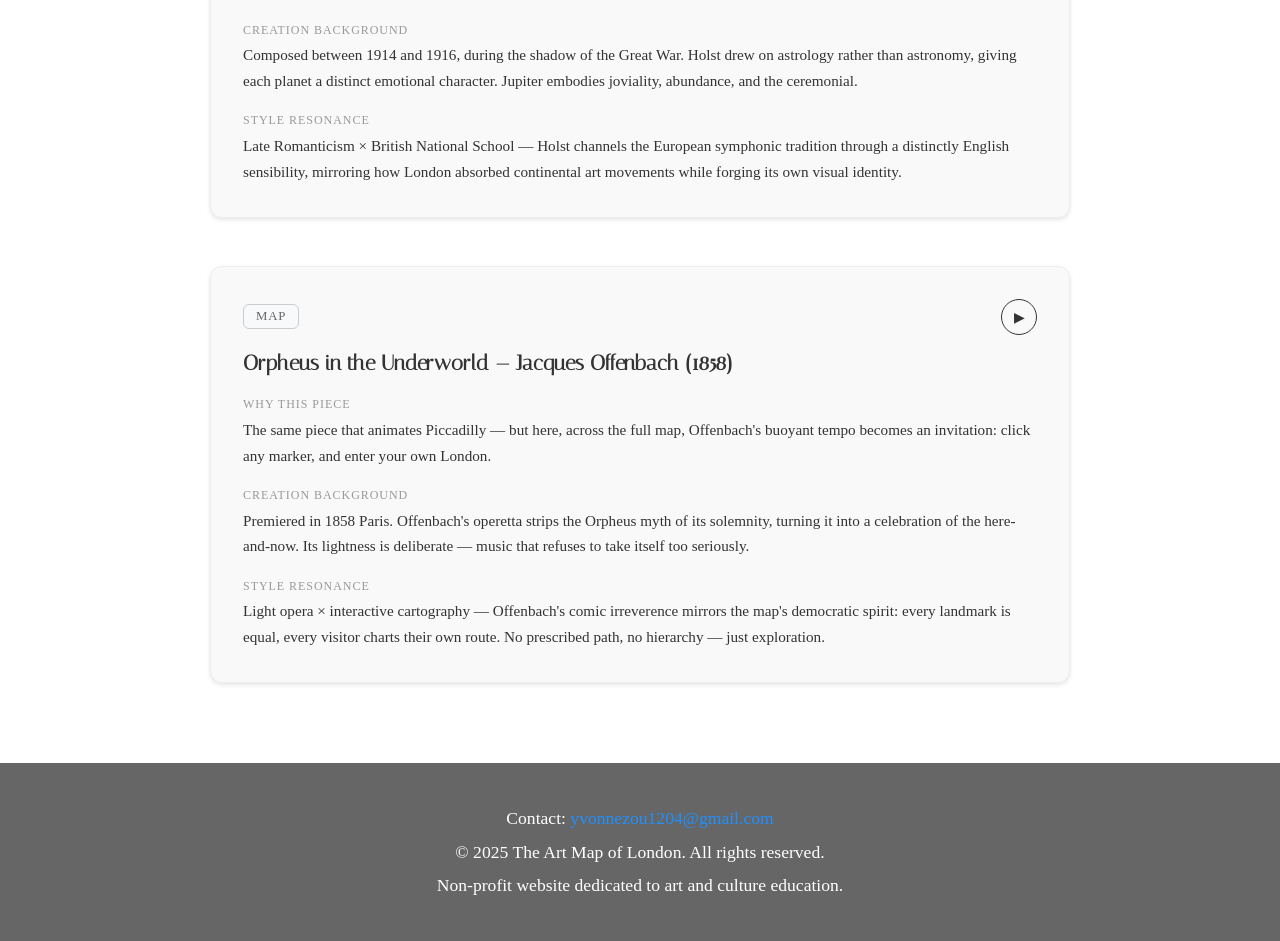
==== commit 16b90ba9: "Fix: tile referrer, hero margin, navbar, stpauls image" ====
--- a/music-gallery.html
+++ b/music-gallery.html
@@ -24,7 +24,7 @@
     <article class="music-card fade-in" data-entry="home">
       <div class="card-header">
         <a class="card-badge" href="index.html" data-i18n="music.badge.home">Home</a>
-        <button class="play-btn" data-track="debussy-clair-de-lune.m4a" aria-label="Play">▶</button>
+        <button class="play-btn" data-track="debussy-clair-de-lune.mp3" aria-label="Play">▶</button>
       </div>
       <h2 data-i18n="music.home.title">Clair de Lune — Claude Debussy (1905)</h2>
       <div class="card-body">
@@ -38,10 +38,10 @@
     <article class="music-card has-image fade-in" data-entry="stpauls">
       <div class="card-header">
         <a class="card-badge" href="stpauls.html" data-i18n="music.badge.stpauls">St. Paul's Cathedral</a>
-        <button class="play-btn" data-track="handel-water-music.m4a" aria-label="Play">▶</button>
+        <button class="play-btn" data-track="handel-water-music.mp3" aria-label="Play">▶</button>
       </div>
       <div class="card-layout">
-        <div class="card-image"><img src="canaletto.jpg" alt="St. Paul's Cathedral" loading="lazy"></div>
+        <div class="card-image"><img src="StPaul's-Cathedral-1.jpg" alt="St. Paul's Cathedral" loading="lazy"></div>
         <div class="card-text">
           <h2 data-i18n="music.stpauls.title">Water Music: Overture — George Frideric Handel (1717)</h2>
           <div class="card-section"><span class="label" data-i18n="music.label.reason">Why this piece</span><p data-i18n="music.stpauls.reason"></p></div>
@@ -55,7 +55,7 @@
     <article class="music-card has-image fade-in" data-entry="greenwich">
       <div class="card-header">
         <a class="card-badge" href="greenwich.html" data-i18n="music.badge.greenwich">Greenwich</a>
-        <button class="play-btn" data-track="beethoven-pastoral.m4a" aria-label="Play">▶</button>
+        <button class="play-btn" data-track="beethoven-pastoral.mp3" aria-label="Play">▶</button>
       </div>
       <div class="card-layout">
         <div class="card-image"><img src="greenwich-1.jpg" alt="Greenwich" loading="lazy"></div>
@@ -72,7 +72,7 @@
     <article class="music-card has-image fade-in" data-entry="chelsea">
       <div class="card-header">
         <a class="card-badge" href="chelsea.html" data-i18n="music.badge.chelsea">Chelsea</a>
-        <button class="play-btn" data-track="debussy-clair-de-lune.m4a" aria-label="Play">▶</button>
+        <button class="play-btn" data-track="debussy-clair-de-lune.mp3" aria-label="Play">▶</button>
       </div>
       <div class="card-layout">
         <div class="card-image"><img src="chelsea-1.jpg" alt="Chelsea" loading="lazy"></div>
@@ -89,7 +89,7 @@
     <article class="music-card has-image fade-in" data-entry="hydepark">
       <div class="card-header">
         <a class="card-badge" href="hyde-park.html" data-i18n="music.badge.hydepark">Hyde Park</a>
-        <button class="play-btn" data-track="debussy-arabesque.m4a" aria-label="Play">▶</button>
+        <button class="play-btn" data-track="debussy-arabesque.mp3" aria-label="Play">▶</button>
       </div>
       <div class="card-layout">
         <div class="card-image"><img src="hyde-Park-1.jpg" alt="Hyde Park" loading="lazy"></div>
@@ -106,7 +106,7 @@
     <article class="music-card has-image fade-in" data-entry="westminster">
       <div class="card-header">
         <a class="card-badge" href="house-of-parliament.html" data-i18n="music.badge.westminster">Palace of Westminster</a>
-        <button class="play-btn" data-track="satie-gymnopedie.m4a" aria-label="Play">▶</button>
+        <button class="play-btn" data-track="satie-gymnopedie.mp3" aria-label="Play">▶</button>
       </div>
       <div class="card-layout">
         <div class="card-image"><img src="houses-of-parliament.jpg" alt="Palace of Westminster" loading="lazy"></div>
@@ -123,7 +123,7 @@
     <article class="music-card has-image fade-in" data-entry="piccadilly">
       <div class="card-header">
         <a class="card-badge" href="piccadilly.html" data-i18n="music.badge.piccadilly">Piccadilly Circus</a>
-        <button class="play-btn" data-track="offenbach-orpheus.m4a" aria-label="Play">▶</button>
+        <button class="play-btn" data-track="offenbach-orpheus.mp3" aria-label="Play">▶</button>
       </div>
       <div class="card-layout">
         <div class="card-image"><img src="piccadilly-cirsus.jpg" alt="Piccadilly Circus" loading="lazy"></div>
@@ -140,7 +140,7 @@
     <article class="music-card has-image fade-in" data-entry="tower">
       <div class="card-header">
         <a class="card-badge" href="tower-bridge.html" data-i18n="music.badge.tower">Tower Bridge</a>
-        <button class="play-btn" data-track="rossini-william-tell.m4a" aria-label="Play">▶</button>
+        <button class="play-btn" data-track="rossini-william-tell.mp3" aria-label="Play">▶</button>
       </div>
       <div class="card-layout">
         <div class="card-image"><img src="tower-bridge-1.jpg" alt="Tower Bridge" loading="lazy"></div>
@@ -157,7 +157,7 @@
     <article class="music-card fade-in" data-entry="timeline">
       <div class="card-header">
         <a class="card-badge" href="timeline.html" data-i18n="music.badge.timeline">Timeline</a>
-        <button class="play-btn" data-track="holst-jupiter.m4a" aria-label="Play">▶</button>
+        <button class="play-btn" data-track="holst-jupiter.mp3" aria-label="Play">▶</button>
       </div>
       <h2 data-i18n="music.timeline.title">The Planets: Jupiter — Gustav Holst (1916)</h2>
       <div class="card-body">
@@ -171,7 +171,7 @@
     <article class="music-card fade-in" data-entry="map">
       <div class="card-header">
         <a class="card-badge" href="map.html" data-i18n="music.badge.map">Map</a>
-        <button class="play-btn" data-track="offenbach-orpheus.m4a" aria-label="Play">▶</button>
+        <button class="play-btn" data-track="offenbach-orpheus.mp3" aria-label="Play">▶</button>
       </div>
       <h2 data-i18n="music.map.title">Orpheus in the Underworld — Jacques Offenbach (1858)</h2>
       <div class="card-body">
--- a/common.css
+++ b/common.css
@@ -42,7 +42,7 @@
   display: flex;
   justify-content: space-between;
   align-items: center;
-  padding: 20px 50px;
+  padding: 14px 40px;
   background-color: rgba(0, 0, 0, 0.7);
   backdrop-filter: blur(8px);
   z-index: 1000;
@@ -59,7 +59,7 @@
 .navbar nav ul {
   list-style: none;
   display: flex;
-  gap: 40px;
+  gap: 50px;
   margin: 0;
   padding: 0;
 }
